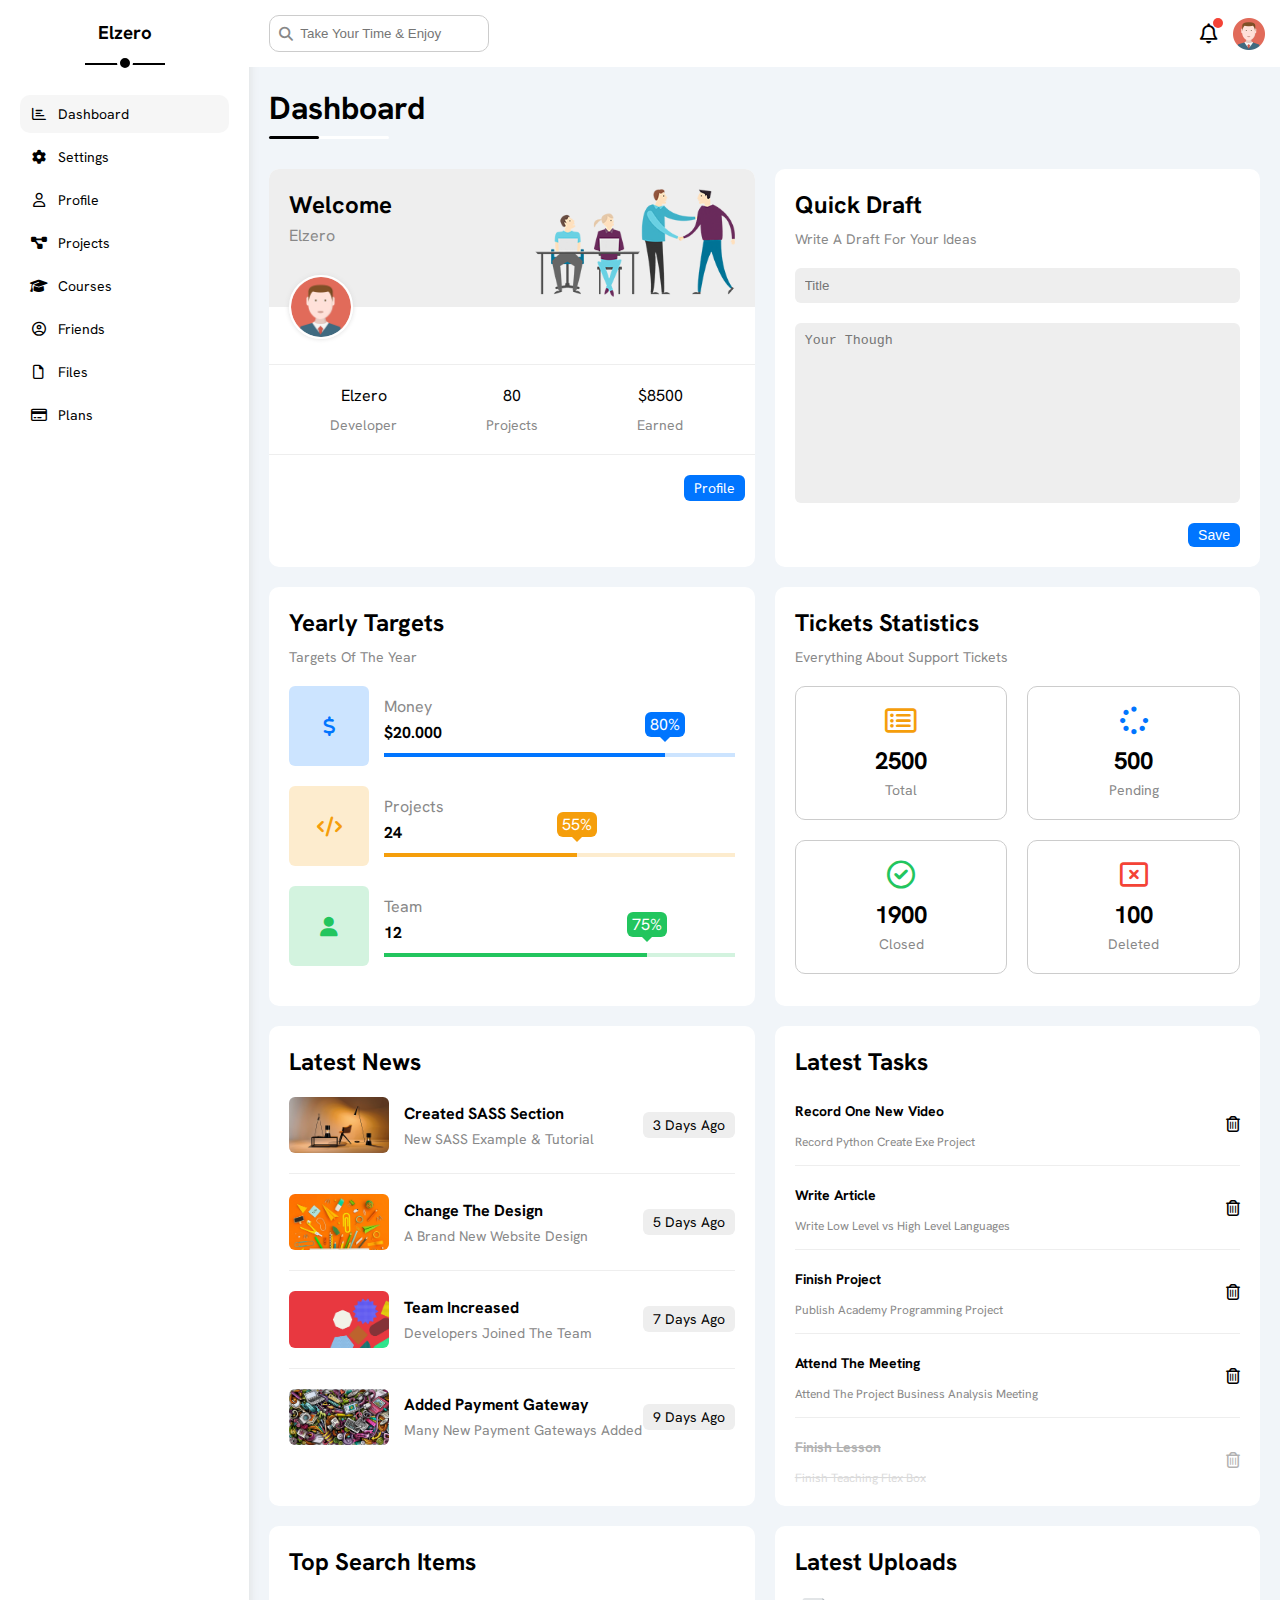
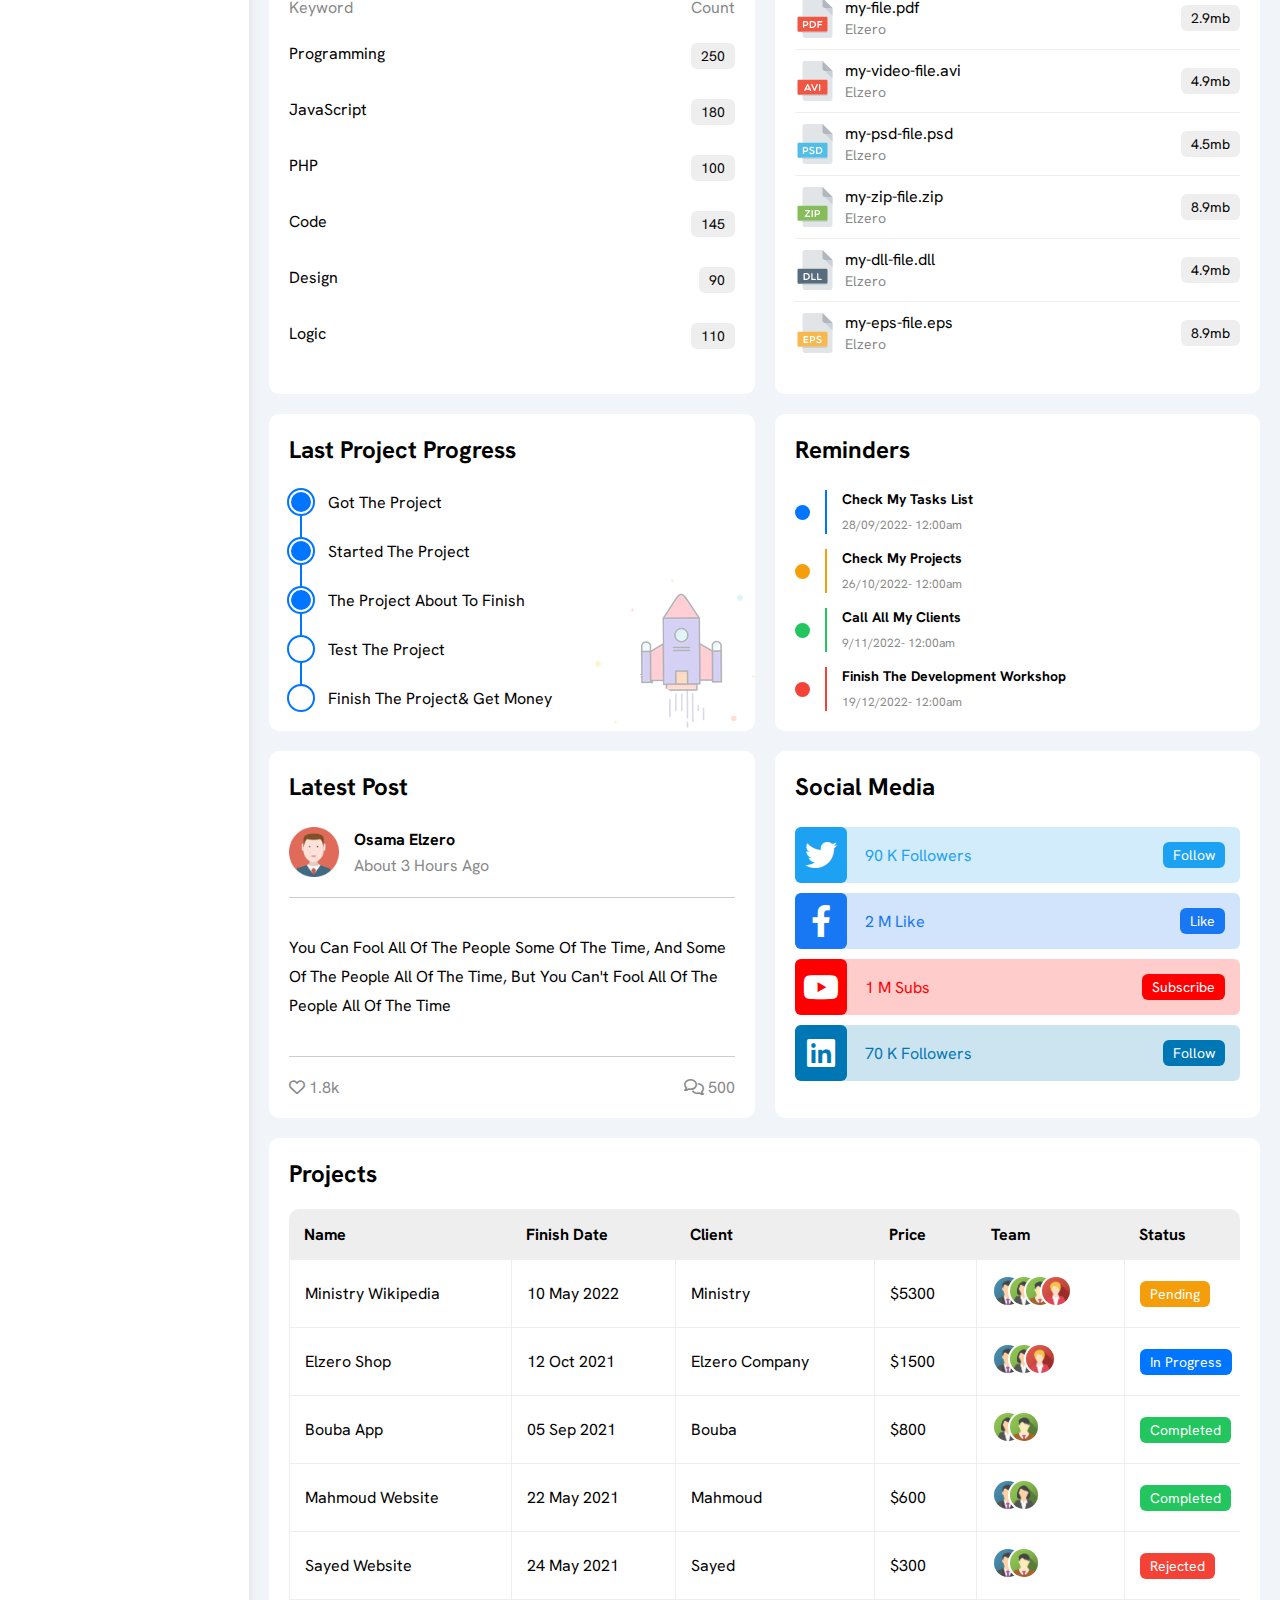
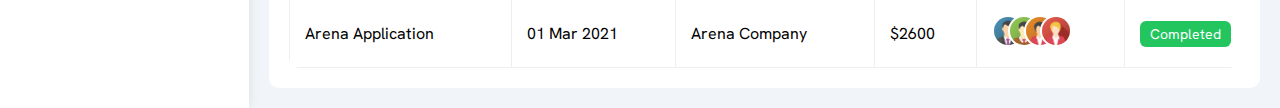
==== index.html @ e687ae18 "Upload Design" ====
<!DOCTYPE html>
<html lang="en">
  <head>
    <meta charset="UTF-8" />
    <meta http-equiv="X-UA-Compatible" content="IE=edge" />
    <meta name="viewport" content="width=device-width, initial-scale=1.0" />
    <link rel="preconnect" href="https://fonts.googleapis.com" />
    <link rel="preconnect" href="https://fonts.gstatic.com" crossorigin />
    <link
      href="https://fonts.googleapis.com/css2?family=Hanken+Grotesk:ital,wght@0,100;0,200;0,300;0,400;0,500;0,600;0,700;0,800;0,900;1,100;1,200;1,300;1,400;1,500;1,600;1,700;1,800;1,900&display=swap"
      rel="stylesheet"
    />
    <style> @import url('https://fonts.googleapis.com/css2?family=Hanken+Grotesk:ital,wght@0,100;0,200;0,300;0,400;0,500;0,600;0,700;0,800;0,900;1,100;1,200;1,300;1,400;1,500;1,600;1,700;1,800;1,900&display=swap'); </style>
    <!-- Font Awesome File  -->
    <link rel="stylesheet" href="./Css/all.min.css">
    <link rel="stylesheet" href="./Css/framework.css" />
    <link rel="stylesheet" href="./Css/master.css" />
    <title>Dashboard</title>
  </head>
  <body>
    <div class="page d-flex">
      <div class="sidebar p-relative bg-white p-20">
        <h3 class="p-relative txt-c mt-0">Elzero</h3>
        <ul>
          <li>
            <a href="index.html" class="active c-black rad-10 d-flex p-10 align-center fs-14">
              <i class="fa-regular fa-chart-bar fa-fw"></i>
              <span class="fs-14 hide-mobile">Dashboard</span>
            </a>
          </li>
          <li>
            <a class="c-black rad-10 d-flex p-10 align-center fs-14" href="settings.html">
              <i class="fa-solid fa-gear fa-fw"></i>
              <span class="fs-14 hide-mobile">Settings</span>
            </a>
          </li>
          <li>
            <a class="c-black rad-10 d-flex p-10 align-center fs-14" href="profile.html">
              <i class="fa-regular fa-user fa-fw"></i>
              <span class="fs-14 hide-mobile">Profile</span>
            </a>
          </li>
          <li>
            <a class="c-black rad-10 d-flex p-10 align-center fs-14" href="projects.html">
              <i class="fa-solid fa-diagram-project fa-fw"></i>
              <span class="fs-14 hide-mobile">Projects</span>
            </a>
          </li>
          <li>
            <a class="c-black rad-10 d-flex p-10 align-center fs-14" href="courses.html">
              <i class="fa-solid fa-graduation-cap fa-fw"></i>
              <span class="fs-14 hide-mobile">Courses</span>
            </a>
          </li>
          <li>
            <a class="c-black rad-10 d-flex p-10 align-center fs-14" href="friends.html">
              <i class="fa-regular fa-circle-user fa-fw"></i>
              <span class="fs-14 hide-mobile">Friends</span>
            </a>
          </li>
          <li>
            <a class="c-black rad-10 d-flex p-10 align-center fs-14" href="files.html">
              <i class="fa-regular fa-file fa-fw"></i>
              <span class="fs-14 hide-mobile">Files</span>
            </a>
          </li>
          <li>
            <a class="c-black rad-10 d-flex p-10 align-center fs-14" href="plans.html">
              <i class="fa-regular fa-credit-card fa-fw"></i>
              <span class="fs-14 hide-mobile">Plans</span>
            </a>
          </li>
        </ul>
      </div>
      <div class="content w-full d-hidden">
        <!-- Start Head  -->
        <div class="head p-relative bg-white p-15 flex-between">
          <div class="search p-relative">
            <input class="p-10 rad-10 d-border" type="search" placeholder="Take Your Time & Enjoy">
          </div>
          <div class="icon d-flex align-center">
            <span class="notification p-relative">
              <i class="fa-regular fa-bell fa-lg"></i>
            </span>
            <img src="./Image/avatar.png" alt="">
          </div>
        </div>
        <!-- End Head  -->
        <h1 class="p-relative">Dashboard</h1>
        <div class="wrapper d-grid gap-20">
          <!-- Start Widget -->
          <!-- Start Welcome  -->
          <div class="welcome bg-white txt-c-mobile rad-10 block-mobile d-hidden p-relative">
            <div class="intro p-20 d-flex space-between bg-eee">
              <div>
                <h2 class="m-0">Welcome</h2>
                <p class="c-grey mt-5">Elzero</p>
              </div>
              <img src="./Image/welcome.png" alt="" class="hide-mobile">
            </div>
            <img src="./Image/avatar.png" alt="" class="avatar ml-20">
            <div class="body block-mobile txt-c d-flex p-20 mt-20 mb-20">
              <div>Elzero <span class="fs-14 d-block c-grey mt-10"> Developer</span></div>
              <div>80 <span class="fs-14 d-block c-grey mt-10"> Projects</span></div>
              <div>$8500 <span class="fs-14 d-block c-grey mt-10"> Earned</span></div>
            </div>
            <a href="" class="visit btn-shaped">Profile</a>
          </div>
          <!-- End Welcome  -->
          <!-- Start Quick Draft  -->
          <div class="quick-draft w-style ">
            <h2 class="mt-0 mb-10">Quick Draft</h2>
            <p class="mt-0 mb-20 fs-14 c-grey">Write A Draft For Your Ideas</p>
            <form action="">
              <input type="text" class="w-full bg-eee d-block rad-6 b-none p-10 mb-20"  placeholder="Title">
              <textarea class="w-full bg-eee d-block rad-6 b-none p-10 mb-20" placeholder="Your Though"></textarea>
              <input type="submit" class="save btn-shaped" value="Save">
            </form>
          </div>
          <!-- Start Quick Draft  -->
          <!-- Start Yearly Target -->
          <div class="yearly-target w-style">
            <h2 class="mt-0 mb-10">Yearly Targets</h2>
            <p class="mt-0 mb-20 fs-14 c-grey">Targets Of The Year</p>
            <div class="target-row flex-center mb-20 blue">
              <div class="icon rad-6 flex-center">
                <i class="fa-solid fa-dollar-sign fa-lg c-blue rad-6"></i>
              </div>
              <div class="details">
                <span class="c-grey">Money</span>
                <span class="fw-bold d-block mt-5 mb-10">$20.000</span>
                <div class="progress p-relative">
                  <span class="bg-blue blue" style="width: 80%;">
                    <span class="bg-blue c-white rad-6">80%</span>
                  </span>
                </div>
              </div>
            </div>
            <div class="target-row flex-center mb-20 orange">
              <div class="icon rad-6 flex-center">
                <i class="fa-solid fa-code fa-lg c-orange rad-6"></i>
              </div>
              <div class="details">
                <span class="c-grey">Projects</span>
                <span class="fw-bold d-block mt-5 mb-10">24</span>
                <div class="progress p-relative">
                  <span class="bg-orange orange" style="width: 55%;">
                    <span class="bg-orange c-white rad-6">55%</span>
                  </span>
                </div>
              </div>
            </div>
            <div class="target-row flex-center mb-20 green">
              <div class="icon rad-6 flex-center">
                <i class="fa-solid fa-user fa-lg c-green rad-6"></i>
              </div>
              <div class="details">
                <span class="c-grey">Team</span>
                <span class="fw-bold d-block mt-5 mb-10">12</span>
                <div class="progress p-relative">
                  <span class="bg-green green" style="width: 75%;">
                    <span class="bg-green c-white rad-6">75%</span>
                  </span>
                </div>
              </div>
            </div>
          </div>
          <!-- End Yearly Target -->
          <!-- Start Tickets  -->
          <div class="tickets w-style">
            <h2 class="mt-0 mb-10">Tickets Statistics</h2>
            <p class="mt-0 mb-20 fs-14 c-grey">Everything About Support Tickets</p>
            <div class="d-flex txt-c gap-20 f-wrap">
              <div class="box p-20 rad-10 fs-14 d-border gap-20 c-grey">
                <i class="fa-regular fa-rectangle-list fa-2x mb-10 c-orange"></i>
                <span class="d-block c-black fs-24 fw-bold mb-5">2500</span>
                Total
              </div>
                <div class="box p-20 rad-10 fs-14 d-border gap-20 c-grey">
                <i class="fa-solid fa-spinner fa-2x mb-10 c-blue"></i>
                <span class="d-block c-black fs-24 fw-bold mb-5">500</span>
                Pending
              </div>
              <div class="box p-20 rad-10 fs-14 d-border gap-20 c-grey">
                <i class="fa-regular fa-circle-check fa-2x mb-10 c-green"></i>
                <span class="d-block c-black fs-24 fw-bold mb-5">1900</span>
                Closed
              </div>
              <div class="box p-20 rad-10 fs-14 d-border gap-20 c-grey">
                <i class="fa-regular fa-rectangle-xmark fa-2x mb-10 c-red"></i>
                <span class="d-block c-black fs-24 fw-bold mb-5">100</span>
                Deleted
              </div>
            </div>
          </div>
          <!-- End Tickets  --> 
          <!-- Start Last News -->
          <div class="latest-news w-style txt-c-mobile">
            <h2 class="mt-0 mb-20">Latest News</h2>
            <div class="news-row d-flex align-center mb-20 pb-20 block-mobile">
              <img src="./Image/news-01.png" alt="" class="rad-6 w-100 mr-15">
              <div class="info">
                <h3>Created SASS Section</h3>
                <p class="m-0 c-grey fs-14">New SASS Example & Tutorial</p>
              </div>
              <span class="btn-shaped bg-eee fs-12">3 Days Ago</span>
            </div>
            <div class="news-row d-flex align-center mb-20 pb-20 block-mobile">
              <img src="./Image/news-02.png" alt="" class="rad-6 w-100 mr-15">
              <div class="info">
                <h3>Change The Design</h3>
                <p class="m-0 c-grey fs-14">A Brand New Website Design</p>
              </div>
              <span class="btn-shaped bg-eee fs-12">5 Days Ago</span>
            </div>
            <div class="news-row d-flex align-center mb-20 pb-20 block-mobile">
              <img src="./Image/news-03.png" alt="" class="rad-6 w-100 mr-15">
              <div class="info">
                <h3>Team Increased</h3>
                <p class="m-0 c-grey fs-14">Developers Joined The Team</p>
              </div>
              <span class="btn-shaped bg-eee fs-12">7 Days Ago</span>
            </div>
            <div class="news-row d-flex align-center block-mobile">
              <img src="./Image/news-04.png" alt="" class="rad-6 w-100 mr-15">
              <div class="info">
                <h3>Added Payment Gateway</h3>
                <p class="m-0 c-grey fs-14">Many New Payment Gateways Added</p>
              </div>
              <span class="btn-shaped fs-12">9 Days Ago</span>
            </div>
          </div>
          <!-- End Last News -->
          <!-- Start Tasks -->
          <div class="tasks w-style">
            <h2 class="mt-0 mb-20">Latest Tasks</h2>
            <div class="tasks-row flex-between">
              <div class="info">
                <h3 class="mt-0 mt-5 fs-14">Record One New Video</h3>
                <p class="m-0 c-grey fs-12">Record Python Create Exe Project</p>
              </div>
              <i class="fa-regular fa-trash-can delete"></i>
            </div>
            <div class="tasks-row flex-between">
              <div class="info">
                <h3 class="mt-0 mt-5 fs-14">Write Article</h3>
                <p class="m-0 c-grey fs-12">Write Low Level vs High Level Languages</p>
              </div>
              <i class="fa-regular fa-trash-can delete"></i>
            </div>
            <div class="tasks-row flex-between">
              <div class="info">
                <h3 class="mt-0 mt-5 fs-14">Finish Project</h3>
                <p class="m-0 c-grey fs-12">Publish Academy Programming Project</p>
              </div>
              <i class="fa-regular fa-trash-can delete"></i>
            </div>
            <div class="tasks-row flex-between">
              <div class="info">
                <h3 class="mt-0 mt-5 fs-14">Attend The Meeting</h3>
                <p class="m-0 c-grey fs-12">Attend The Project Business Analysis Meeting</p>
              </div>
              <i class="fa-regular fa-trash-can delete"></i>
            </div>
            <div class="tasks-row flex-between done">
              <div class="info">
                <h3 class="mt-0 mt-5 fs-14">Finish Lesson</h3>
                <p class="m-0 c-grey fs-12">Finish Teaching Flex Box</p>
              </div>
              <i class="fa-regular fa-trash-can delete"></i>
            </div>
          </div>
          <!-- End Tasks -->
          <!-- Start Top Search  -->
          <div class="top-search w-style">
            <h2 class="mt-0 mb-20">Top Search Items</h2>
            <div class="items-head d-flex space-between c-grey mb-10">
              <span>Keyword</span>
              <span>Count</span>
            </div>
            <div class="items d-flex space-between pt-15 pb-15">
              <span>Programming</span>
              <span class="btn-shaped fs-12">250</span>
            </div>
            <div class="items d-flex space-between pt-15 pb-15">
              <span>JavaScript</span>
              <span class="btn-shaped fs-12">180</span>
            </div>
            <div class="items d-flex space-between pt-15 pb-15">
              <span>PHP</span>
              <span class="btn-shaped fs-12">100</span>
            </div>
            <div class="items d-flex space-between pt-15 pb-15">
              <span>Code</span>
              <span class="btn-shaped fs-12">145</span>
            </div>
            <div class="items d-flex space-between pt-15 pb-15">
              <span>Design</span>
              <span class="btn-shaped fs-12">90</span>
            </div>
            <div class="items d-flex space-between pt-15 pb-15">
              <span>Logic</span>
              <span class="btn-shaped fs-12">110</span>
            </div>
          </div>
          <!-- End Top Search  -->
          <!-- Start Latest Uploads -->
          <div class="latest-uploads w-style">
            <h2 class="mt-0 mb-20">Latest Uploads</h2>
            <ul class="m-0">
              <li class="flex-between pb-10 mb-10">
                <div class="d-flex align-center">
                  <img class="mr-10" src="./Image/pdf.svg" alt="">
                  <div>
                    <span class="d-block">my-file.pdf</span>
                    <span class="fs-14 c-grey">Elzero</span>
                  </div>
                </div>
                <div class="fs-12 btn-shaped">2.9mb</div>
              </li>
              <li class="flex-between pb-10 mb-10">
                <div class="d-flex align-center">
                  <img class="mr-10" src="./Image/avi.svg" alt="">
                  <div>
                    <span class="d-block">my-video-file.avi</span>
                    <span class="fs-14 c-grey">Elzero</span>
                  </div>
                </div>
                <div class="fs-12 btn-shaped">4.9mb</div>
              </li>
              <li class="flex-between pb-10 mb-10">
                <div class="d-flex align-center">
                  <img class="mr-10" src="./Image/psd.svg" alt="">
                  <div>
                    <span class="d-block">my-psd-file.psd</span>
                    <span class="fs-14 c-grey">Elzero</span>
                  </div>
                </div>
                <div class="fs-12 btn-shaped">4.5mb</div>
              </li>
              <li class="flex-between pb-10 mb-10">
                <div class="d-flex align-center">
                  <img class="mr-10" src="./Image/zip.svg" alt="">
                  <div>
                    <span class="d-block">my-zip-file.zip</span>
                    <span class="fs-14 c-grey">Elzero</span>
                  </div>
                </div>
                <div class="fs-12 btn-shaped">8.9mb</div>
              </li>
              <li class="flex-between pb-10 mb-10">
                <div class="d-flex align-center">
                  <img class="mr-10" src="./Image/dll.svg" alt="">
                  <div>
                    <span class="d-block">my-dll-file.dll</span>
                    <span class="fs-14 c-grey">Elzero</span>
                  </div>
                </div>
                <div class="fs-12 btn-shaped">4.9mb</div>
              </li>
              <li class="flex-between pb-10 mb-10">
                <div class="d-flex align-center">
                  <img class="mr-10" src="./Image/eps.svg" alt="">
                  <div>
                    <span class="d-block">my-eps-file.eps</span>
                    <span class="fs-14 c-grey">Elzero</span>
                  </div>
                </div>
                <div class="fs-12 btn-shaped">8.9mb</div>
              </li>
            </ul>
          </div>
          <!-- End Latest Uploads -->
          <!-- Start Last Project Progress  -->
          <div class="last-project-progress w-style p-relative">
            <h2 class="mt-0 mb-2">Last Project Progress</h2>
            <ul class="m-0 p-relative">
              <li class="mt-25 d-flex align-center done">Got The Project</li>
              <li class="mt-25 d-flex align-center done">Started The Project</li>
              <li class="mt-25 d-flex align-center done">The Project About To Finish</li>
              <li class="mt-25 d-flex align-center current">Test The Project</li>
              <li class="mt-25 d-flex align-center">Finish The Project& Get Money</li>
            </ul>
            <img class="hide-mobile launch-icon" src="./Image/project.png" alt="">
          </div>
          <!-- End Last Project Progress  -->
          <!-- Start Reminders -->
          <div class="reminders w-style p-relative">
            <h2 class="mt-0 mb-25">Reminders</h2>
            <ul class="m-0">
              <li class="d-flex align-center mt-15">
                <span class="bg-blue mr-15 d-block rad-half key"></span>
                <div class="pl-15 blue">
                  <p class="fs-14 fw-bold mt-0 mb-5">Check My Tasks List</p>
                  <span class="c-grey fs-12">28/09/2022- 12:00am</span>
                </div>
              </li>
              <li class="d-flex align-center mt-15">
                <span class="bg-orange mr-15 d-block rad-half key"></span>
                <div class="pl-15 orange">
                  <p class="fs-14 fw-bold mt-0 mb-5">Check My Projects</p>
                  <span class="c-grey fs-12">26/10/2022- 12:00am</span>
                </div>
              </li>
              <li class="d-flex align-center mt-15">
                <span class="bg-green mr-15 d-block rad-half key"></span>
                <div class="pl-15 green">
                  <p class="fs-14 fw-bold mt-0 mb-5">Call All My Clients</p>
                  <span class="c-grey fs-12">9/11/2022- 12:00am</span>
                </div>
              </li>
              <li class="d-flex align-center mt-15">
                <span class="bg-red mr-15 d-block rad-half key"></span>
                <div class="pl-15 red">
                  <p class="fs-14 fw-bold mt-0 mb-5">Finish The Development Workshop</p>
                  <span class="c-grey fs-12">19/12/2022- 12:00am</span>
                </div>
              </li>
            </ul>
          </div>
          <!-- End Reminders -->
          <!-- Start Latest Post  -->
          <div class="latest-post w-style">
            <h2 class="mt-0 mb-25">Latest Post</h2>
            <div class="top d-flex align-center">
              <img class="mr-15 avatar" src="./Image/avatar.png" alt="">
              <div class="info">
                <span class="mb-5 d-block fw-bold">Osama Elzero</span>
                <span class="c-grey">About 3 Hours Ago</span>
              </div>
            </div>
            <div class="middle mt-20 mb-20 pt-20 pb-20">
              <p class="txt-c-mobile ">You Can Fool All Of The People Some Of The Time, And Some Of The People All Of The Time, But You Can't Fool All Of The People All Of The Time</p>
            </div>
            <div class="bottom c-grey flex-between">
              <div>
                <i class="fa-regular fa-heart"></i>
                <span>1.8k</span>
              </div>
              <div>
                <i class="fa-regular fa-comments"></i>
                <span>500</span>
              </div>
            </div>
          </div>
          <!-- End Latest Post  -->
          <!-- Start Social Media -->
          <div class="social-media w-style">
            <h2 class="mt-0 mb-25">Social Media</h2>
            <div class="box twitter flex-between p-15 p-relative mb-10 rad-6">
              <i class="fa-brands fa-twitter fa-2x c-white flex-center h-full rad-6"></i>
              <span>90 K Followers</span>
              <a class="btn-shaped" href="#">Follow</a>
            </div>
            <div class="box facebook flex-between p-15 p-relative mb-10 rad-6">
              <i class="fa-brands fa-facebook-f fa-2x c-white flex-center h-full rad-6"></i>
              <span>2 M Like</span>
              <a class="btn-shaped" href="#">Like</a>
            </div>
            <div class="box youtube flex-between p-15 p-relative mb-10 rad-6">
              <i class="fa-brands fa-youtube fa-2x c-white flex-center h-full rad-6"></i>
              <span>1 M Subs</span>
              <a class="btn-shaped" href="#">Subscribe</a>
            </div>
            <div class="box linkedin flex-between p-15 p-relative mb-10 rad-6">
              <i class="fa-brands fa-linkedin fa-2x c-white flex-center h-full rad-6"></i>
              <span>70 K Followers</span>
              <a class="btn-shaped" href="#">Follow</a>
            </div>
          </div>
          <!-- End Social Media -->
          <!-- End Widget -->
        </div>
        <!-- Start Project Table  -->
        <div class="projects w-style m-20">
          <h2 class="mt-0 mb-20">Projects</h2>
          <div class="responsive-table rad-10">
            <table class="fs-16 w-full rad-10">
              <thead>
                <tr>
                  <td>Name</td>
                  <td>Finish Date</td>
                  <td>Client</td>
                  <td>Price</td>
                  <td>Team</td>
                  <td>Status</td>
                </tr>
              </thead>
              <tbody>
                <tr>
                  <td>Ministry Wikipedia</td>
                  <td>10 May 2022</td>
                  <td>Ministry</td>
                  <td>$5300</td>
                  <td>
                    <img src="./Image/team-01.png" alt="">
                    <img src="./Image/team-02.png" alt="">
                    <img src="./Image/team-03.png" alt="">
                    <img src="./Image/team-05.png" alt="">
                  </td>
                  <td>
                    <span class="label bg-orange c-white">Pending</span>
                  </td>
                </tr>
                <tr>
                  <td>Elzero Shop</td>
                  <td>12 Oct 2021</td>
                  <td>Elzero Company</td>
                  <td>$1500</td>
                  <td>
                    <img src="./Image/team-01.png" alt="">
                    <img src="./Image/team-02.png" alt="">
                    <img src="./Image/team-05.png" alt="">
                  </td>
                  <td>
                    <span class="label bg-blue c-white">In Progress</span>
                  </td>
                </tr>
                <tr>
                  <td>Bouba App</td>
                  <td>05 Sep 2021</td>
                  <td>Bouba</td>
                  <td>$800</td>
                  <td>
                    <img src="./Image/team-02.png" alt="">
                    <img src="./Image/team-03.png" alt="">
                  </td>
                  <td>
                    <span class="label bg-green c-white">Completed</span>
                  </td>
                </tr>
                <tr>
                  <td>Mahmoud Website</td>
                  <td>22 May 2021</td>
                  <td>Mahmoud</td>
                  <td>$600</td>
                  <td>
                    <img src="./Image/team-01.png" alt="">
                    <img src="./Image/team-02.png" alt="">
                  </td>
                  <td>
                    <span class="label bg-green c-white">Completed</span>
                  </td>
                </tr>
                <tr>
                  <td>Sayed Website</td>
                  <td>24 May 2021</td>
                  <td>Sayed</td>
                  <td>$300</td>
                  <td>
                    <img src="./Image/team-01.png" alt="">
                    <img src="./Image/team-03.png" alt="">
                  </td>
                  <td>
                    <span class="label bg-red c-white">Rejected</span>
                  </td>
                </tr>
                <tr>
                  <td>Arena Application</td>
                  <td>01 Mar 2021</td>
                  <td>Arena Company</td>
                  <td>$2600</td>
                  <td>
                    <img src="./Image/team-01.png" alt="">
                    <img src="./Image/team-03.png" alt="">
                    <img src="./Image/team-04.png" alt="">
                    <img src="./Image/team-05.png" alt="">
                  </td>
                  <td>
                    <span class="label bg-green c-white">Completed</span>
                  </td>
                </tr>
              </tbody>
            </table>
          </div>
        </div>
        <!-- End Project Table  -->
      </div>
    </div>
  </body>
</html>
---- Css/framework.css ----
:root{
  --blue-color: #0075ff;
  --blue-alt-color: #0d69d5;
  --grey-color: #888;
  --orange-color: #f59e0b;
  --red-color: #f44336;
  --green-color: #22c55e;
}
/* Start Box  */
.d-flex{
  display: flex;
}
.f-wrap{
  flex-wrap: wrap;
}
.align-center{
  align-items: center;
}
.space-between{
  justify-content: space-between;
}
.d-grid{
  display: grid;
}
.gap-20{
  gap: 20px;
}
.d-block{
  display: block;
}
@media (max-width: 768px) {
  .block-mobile{
    display: block;
  }
}
/* End Box  */
/* Start Padding + Margin */
.p-10{
  padding: 10px;
}
.p-15{
  padding: 15px;
}
.p-20{
  padding: 20px;
}
.pt-10{
  padding-top: 10px;
}
.pt-15{
  padding-top: 15px;
}
.pt-20{
  padding-top: 20px;
}
.pb-10{
  padding-bottom: 10px;
}
.pb-15{
  padding-bottom: 15px;
}
.pb-20{
  padding-bottom: 20px;
}
.pl-15{
  padding-left: 15px;
}
.m-0{
  margin: 0;
}
.m-15{
  margin: 15px;
}
.m-20{
  margin: 20px;
}
.mt-0{
  margin-top: 0;
}
.mt-5{
  margin-top: 5px;
}
.mt-10{
  margin-top: 10px;
}
.mt-15{
  margin-top: 15px;
}
.mt-20{
  margin-top: 20px;
}
.mt-25{
  margin-top: 25px;
}
.mr-10{
  margin-right: 10px;
}
.mr-15{
  margin-right: 15px;
}
.ml-20{
  margin-left: 20px;
}
.mb-0{
  margin-bottom: 0;
}
.mb-5{
  margin-bottom: 5px;
}
.mb-10{
  margin-bottom: 10px;
}
.mb-15{
  margin-bottom: 15px;
}
.mb-20{
  margin-bottom: 20px;
}
.mb-25{
  margin-bottom: 25px;
}
/* End Padding + Margin */
/* Start Color  */
.bg-white{
  background-color: white;
}
.bg-eee{
  background-color: #eee;
}
.bg-red{
  background-color: var(--red-color);
}
.bg-blue{
  background-color: var(--blue-color);
}
.bg-orange{
  background-color: var(--orange-color);
}
.bg-green{
  background-color: var(--green-color);
}
.c-white{
  color: white;
}
.c-black{
  color: black;
}
.c-blue{
  color: var(--blue-color);
}
.c-red{
  color: var(--red-color);
}
.c-green{
  color: var(--green-color);
}
.c-orange{
  color: var(--orange-color);
}
.c-grey{
  color: var(--grey-color);
}
/* End Color  */
/* Start Border */
.b-none{
  border: none;
}
.rad-6{
  border-radius: 6px;
}
.rad-10{
  border-radius: 10px;
}
.rad-half{
  border-radius: 50%;
}
.d-border{
  border: 1px solid #ccc;
}
/* End Border */
/* Start Font  */
.fs-12{
  font-size: 12px;
}
.fs-14{
  font-size: 14px;
}
.fs-16{
  font-size: 16px;
}
.fs-24{
  font-size: 24px;
}
.fw-bold{
  font-weight: bold;
}
.txt-c{
  text-align: center;
}
@media (max-width: 768px) {
  .txt-c-mobile{
    text-align: center;
  }
}
/* End Font  */
/* Start Position */
.p-relative{
  position: relative;
}
/* End Position */
/* Start Media  */
@media (max-width: 767px){
  .hide-mobile{
    display: none;
  }
}
/* End Media  */
/* Start Component  */
.flex-center{
  display: flex;
  justify-content: center;
  align-items: center;
}
.flex-between{
  display: flex;
  justify-content: space-between;
  align-items: center;
}
.btn-shaped{
  padding: 4px 10px;
  border-radius: 6px;
  background-color: var(--blue-color);
  color: white;
  font-size: 14px;
  width: fit-content;
  display: block;
  border: none;
  cursor: pointer;
}
.w-style{
  padding: 20px;
  background-color: white;
  border-radius: 10px;
}
/* End Component  */
/* Start Width & Height */
.w-100{
  width: 100px;
}
.w-full{
  width: 100%;
}
.w-fit{
  width: fit-content;
}
.h-full{
  height: 100%;
}
/* End Width & Height  */
/* Start Overflow */
.d-hidden{
  overflow: hidden;
}
/* End Overflow */
---- Css/master.css ----
/* Start Global Rules  */
:root{
  --blue-color: #0075ff;
  --blue-alt-color: #0d69d5;
  --grey-color: #888;
  --orange-color: #f59e0b;
  --red-color: #f44336;
  --green-color: #22c55e;
  --main-transition: 0.3s;
}
::-webkit-scrollbar{
  width: 15px;
}
::-webkit-scrollbar-track{
  background-color: white;
}
::-webkit-scrollbar-thumb{
  background-color: var(--blue-color);
  border-radius: 6px;
}
::-webkit-scrollbar-thumb:hover{
  background-color: var(--blue-alt-color);
}
* {
  box-sizing: border-box;
}
body{
  margin: 0;
  font-family: 'Hanken Grotesk', sans-serif;
}
*:focus{
  outline: none;
}
a{
  text-decoration: none;
}
ul{
  padding: 0;
  list-style: none;
}
.page{
  background-color: #f1f5f9;
  min-height: 100vh;
}
/* End Global Rules  */
/* Start Animation */
@keyframes change-color{
  from{
    background-color: var(--blue-color);
  }
  to{
    background-color: white;
  }
}
@keyframes go-up {
  0%, 100%{
    transform: translateY(0);
  }
  50%{
    transform: translateY(-5px);
  }
}
/* End Animation */
/* Start Sidebar  */
.sidebar{
  width: 300px;
  box-shadow: 0 0 10px #ddd;
}
.sidebar h3{
  margin-bottom: 50px;
}
@media (min-width: 767px) {
  .sidebar h3::before,
  .sidebar h3::after{
    content: "";
    background-color: black;
    left: 50%;
    transform: translateX(-50%);
    position: absolute;
  }
  .sidebar h3::before{
    width: 80px;
    height: 2px;
    bottom: -20px;
  }
  .sidebar h3::after{
    width: 10px;
    height: 10px;
    border-radius: 50%;
    border: 3px solid white;
    bottom: -26px;
  }
}
@media (max-width: 991px) {
  .sidebar{
    width: 150px;
  }
}
@media (max-width: 767px){
  .sidebar{
    width: 62px;
    padding: 10px;
  }
  .sidebar h3{
    font-size: 14px;
    margin-bottom: 15px;
  }
}
.sidebar ul li a{
  transition: 0.3s;
  margin-bottom: 5px;
}
.sidebar ul li a:hover,
.sidebar ul li a.active{
  background-color: #f6f6f6;
}
.sidebar ul li a span{
  margin-left: 10px;
}
/* End Sidebar  */
/* Start Content  */
.content .search::before{
  font-family: "Font Awesome 6 Free";
  font-weight: 900;
  content: "\f002";
  position: absolute;
  color: var(--grey-color);
  left: 15px;
  top: 50%;
  transform: translateY(-50%);
  font-size: 14px;
}
.content .head .search input{
  margin-left: 5px;
  padding-left: 30px;
  width: 220px;
  transition: width var(--main-transition);
}
.content .head .search input:focus{
  width: 250px;
}
.content .head .search input:focus::placeholder{
  opacity: 0;
}
.content .head .icon .notification::before{
  content: "";
  position: absolute;
  width: 10px;
  height: 10px;
  background-color: var(--red-color);
  border-radius: 50%;
  top: -5px;
  right: -5px;
}
.content .head .icon img{
  width: 32px;
  margin-left: 15px;
}
.page h1{
  margin: 20px 20px 40px;
}
.page h1::before,
.page h1::after{
  content: "";
  position: absolute;
  left: 0;
  height: 3px;
  border-radius: 2px;
  bottom: -10px;
}
.page h1::before{
  background-color: white;
  width: 120px;
}
.page h1::after{
  background-color: black;
  width: 50px;
}
/* Start Wrapper */
.page .wrapper{
  grid-template-columns: repeat(auto-fill, minmax(450px, 1fr));
  margin-left: 20px;
  margin-right: 20px;
}
@media (max-width: 768px) {
  .page .wrapper{
    grid-template-columns: minmax(200px, 1fr);
    margin-left: 10px;
    margin-right: 10px;
    gap: 10px;
  }
}
/* End Wrapper */
/* End Content  */
/* Start Widgets */
/* Start Welcome */
.wrapper .welcome .intro img{
  width: 200px;
  margin-bottom: -10px;
}
.wrapper .welcome .avatar{
  width: 64px;
  border: 2px solid white;
  border-radius: 50%;
  box-shadow: 0 0 5px #ddd;
  margin-top: -32px;
}
.wrapper .welcome .body{
  border-top: 1px solid #eee;
  border-bottom: 1px solid #eee;
}
.wrapper .welcome .body >div{
  flex: 1;
}
.wrapper .welcome .visit{
  margin: 10px 10px 10px auto;
  transition:var(--main-transition) ;
}
.wrapper .welcome .visit:hover{
  background-color: var(--blue-alt-color);
}
@media (max-width:768px){
  .wrapper .welcome .intro{
    padding-bottom: 30px;
  }
  .wrapper .welcome .avatar{
    margin-left: 0;
  }
  .wrapper .welcome .body >div:not(:last-child){
    margin-bottom: 20px;
  }
}
/* End Welcome */
/* Start Quick Draft */
.quick-draft textarea{
  resize: none;
  min-height: 180px;
}
.quick-draft .save{
  margin-left: auto;
  transition: var(--main-transition);
}
.quick-draft .save::hover{
  background-color: var(--blue-alt-color);
}
/* End Quick Draft */
/* Start Yearly Targets */
.yearly-target .target-row .icon{
  width: 80px;
  height: 80px;
  margin-right: 15px;
}
.yearly-target .target-row .details{
  flex: 1;
}
.yearly-target .target-row .details .progress{
  height: 4px;
}
.yearly-target .target-row .details .progress >span{
  position: absolute;
  left: 0;
  top: 0;
  height: 100%;
}
.yearly-target .target-row .details .progress >span span{
  position: absolute;
  right: 0;
  transform: translateX(50%);
  bottom: 20px;
  padding: 2px 5px;
}
.yearly-target .target-row .details .progress >span span::after{
  position: absolute;
  content: "";
  border-color: transparent;
  border-style: solid;
  bottom: -10px;
  border-width: 5px;
  left: 50%;
  transform: translateX(-50%);
}
.yearly-target .target-row .details .progress >span.blue span::after{
  border-top-color: var(--blue-color);
}
.yearly-target .target-row .details .progress >span.orange span::after{
  border-top-color: var(--orange-color);
}
.yearly-target .target-row .details .progress >span.green span::after{
  border-top-color: var(--green-color);
}
.blue .progress,
.blue .icon{
  background-color: rgba(0, 119, 255, 0.2);
}
.orange .progress,
.orange .icon{
  background-color: rgba(245, 159, 11, 0.2);
}
.green .progress,
.green .icon{
  background-color: rgba(34, 197, 94, 0.2);
}
/* End Yearly Targets */
/* Start Tickets */
.tickets .box{
  width: calc(50% - 10px);
}
@media (max-width: 767px) {
  .tickets .box{
    width: 100%;
  }
}
/* End Tickets */
/* Start Latest News */
.latest-news .news-row:not(:last-child){
  border-bottom: 1px solid #eee;
}
.latest-news .info{
  flex-grow: 1;
}
.latest-news .info h3{
  margin: 0 0 6px;
  font-size: 16px;
}
.latest-news span{
  background-color: #eee;
  color: black;
}
@media (max-width: 767px){
  .latest-news span{
    width: fit-content;
    margin: 10px auto;
  }
}
/* End Latest News */
/* Start Tasks */
.tasks .tasks-row:not(:last-of-type){
  margin-bottom: 15px;
  padding-bottom: 15px;
  border-bottom: 1px solid #eee;
}
.tasks .tasks-row .info{
  flex-grow: 1;
}
.tasks .done{
  opacity: 0.3;
}
.tasks .done h3,
.tasks .done p{
  text-decoration: line-through;
}
.tasks .tasks-row .delete{
  cursor: pointer;
  transition: var(--main-transition);
}
.tasks .tasks-row .delete:hover{
  color: var(--red-color);
}
/* End Tasks */
/* Start Top Search  */
.top-search .items span:last-of-type{
  background-color: #eee;
  color: black;
}
/* End Top Search  */
/* Start Latest Uploads */
.latest-uploads ul li:not(:last-child){
  border-bottom: 1px solid #eee;
}
.latest-uploads ul li img{
  width: 40px;
}
.latest-uploads ul li> div:last-child{
  background-color: #eee;
  color: black;
}
/* End Latest Uploads */
/* Start Last Project */
.last-project-progress ul::before{
  content: "";
  position: absolute;
  height: 100%;
  width: 2px;
  top: 0;
  left: 11px;
  background-color: var(--blue-color);
}
.last-project-progress ul li::before{
  content: "";
  display: block;
  width: 20px;
  height: 20px;
  border-radius: 50%;
  border: 2px solid white;
  background-color: white;
  outline: 2px solid var(--blue-color);
  margin-right: 15px;
  z-index: 1;
}
.last-project-progress ul li.done::before{
  background-color: var(--blue-color);
}
.last-project-progress ul li.current::before{
  animation: change-color 0.8s infinite alternate;
}
.last-project-progress .launch-icon{
  position: absolute;
  width: 160px;
  right: 0;
  bottom: 0;
  opacity: 0.3;
}
/* End Last Project */
/* Start Reminders */
.reminders ul li .key{
  width: 15px;
  height: 15px;
}
.reminders ul li > .blue{
  border-left: 2px solid var(--blue-color);
}
.reminders ul li > .orange{
  border-left: 2px solid var(--orange-color);
}
.reminders ul li > .green{
  border-left: 2px solid var(--green-color);
}
.reminders ul li > .red{
  border-left: 2px solid var(--red-color);
}
/* End Reminders */
/* Start Latest Post  */
.latest-post .avatar{
  width: 50px;
}
.latest-post .middle{
  border-top: 1px solid #ccc;
  border-bottom: 1px solid #ccc;
  line-height: 1.8;
  min-height: 140px;
}
/* End Latest Post  */
/* Start Social Media  */
.social-media .box{
  padding-left: 70px;
}
.social-media .box i{
  position: absolute;
  top: 0;
  left: 0;
  width: 52px;
  transition: 0.3s;
}
.social-media .box i:hover{
  transform: rotate(5deg);
}
.social-media .twitter{
  color: #1da1f2;
  background-color: rgba(29, 160, 242, 0.2);
}
.social-media .twitter i,
.social-media .twitter a{
  background-color: #1da1f2;
}
.social-media .facebook{
  color: #1877f2;
  background-color: rgba(24, 118, 242, 0.2);
}
.social-media .facebook i,
.social-media .facebook a{
  background-color: #1877f2;
}
.social-media .youtube{
  color: #ff0000;
  background-color: rgba(255, 0, 0, 0.2);
}
.social-media .youtube i,
.social-media .youtube a{
  background-color: #ff0000;
}
.social-media .linkedin{
  color: #0077b5;
  background-color: rgba(0, 118, 181, 0.2);
}
.social-media .linkedin i,
.social-media .linkedin a{
  background-color: #0077b5;
}
/* End Social Media  */
/* End Widgets */
/* Start Project Table  */
.projects .responsive-table{
  overflow-x: auto;
}
.projects table{
  min-width: 1000px;
  border-spacing: 0;
}
.projects thead td{
  background-color: #eee;
  font-weight: bold;
}
.projects table td{
  padding: 15px;
}
.projects table tbody td{
  border-bottom: 1px solid #eee;
  border-left: 1px solid #eee;
  transition: var(--main-transition);
}
.projects table tbody tr td:last-child{
  border-right: 1px solid #eee;
}
.projects table tbody tr:hover td{
  background-color: #faf7f7;
}
.projects table img{
  width: 32px;
  background-color: white;
  border-radius: 50%;
  padding: 2px;
}
.projects table img:not(:first-child){
  margin-left: -20px;
}
.projects .label{
  padding: 4px 10px;
  border-radius: 6px;
  font-size: 14px;
  width: fit-content;
  display: block;
  border: none;
  cursor: pointer;
}
/* End Project Table  */
/* Start Settings  */
.settings-page{
  grid-template-columns: repeat(auto-fill, minmax(500px, 1fr));
}
@media (max-width: 767px){
  .settings-page{
    grid-template-columns: minmax(150px, 1fr);
    margin-left: 10px;
    margin-right: 10px;
    gap: 10px;
  }
}
.settings-page .close-message{
  resize: none;
  min-height: 150px;
  border: 1px solid #eee;
  outline: none;
}
.settings-page .general-info #email{
  display: inline-flex;
  width: calc(100% - 80px);
  background-color: #aaa;
  color: #eee;
}
.settings-page :disabled{
  cursor: no-drop;
}
.security-info .sec-box{
  padding-bottom: 15px;
}
.security-info .sec-box:not(:last-child){
  border-bottom: 1px solid #eee;
}
.security-info span{
  font-size: 18px;
  font-weight: 500;
}
.security-info a{
  padding: 4px 10px;
}
.social-info i{
  background-color: #f6f6f6;
  width: 40px;
  height: 40px;
  border: 1px solid #ddd;
  border-right: none;
  border-radius: 6px 0 0 6px;
  transition: var(--main-transition);
}
.social-info input{
  background-color: #f6f6f6;
  height: 40px;
  border: 1px solid #ddd;
  border-radius: 0 6px 6px 0;
  padding-left: 10px;
}
.social-info > div:focus-within i{
  color: black;
}
.widget-control .control input{
  -webkit-appearance: none;
  appearance: none;
  display: none;
}
.widget-control .control label{
  padding-left: 30px;
  position: relative;
  cursor: pointer;
}
.widget-control .control label::before,
.widget-control .control label::after{
  position: absolute;
  left: 0;
  top: 50%;
  margin-top: -9px;
  border-radius: 5px;
}
.widget-control .control label::before{
  content: "";
  width: 14px;
  height: 14px;
  border: 2px solid var(--grey-color);
}
.widget-control .control label:hover::before{
  border-color: var(--blue-alt-color);
}
.widget-control .control label::after{
  font-family: var(--fa-style-family-classic);
  content: "\f00c";
  font-weight: 900;
  width: 18px;
  height: 18px;
  font-size: 12px;
  display: flex;
  justify-content: center;
  align-items: center;
  background-color: var(--blue-color);
  color: white;
  transform: scale(0) rotate(360deg);
  transition: var(--main-transition);
}
.widget-control .control input:checked + label::after{
  transform: scale(1);
}
.backup-manager input{
  -webkit-appearance: none;
  appearance: none;
  display: none;
}
.backup-manager .backup label{
  padding-left: 30px;
  position: relative;
  cursor: pointer;
}
.backup-manager .backup label::before,
.backup-manager .backup label::after{
  content: "";
  position: absolute;
  border-radius: 50%;
  transition: var(--main-transition);
}
.backup-manager .backup label::before{
  width: 18px;
  height: 18px;
  border: 2px solid var(--grey-color);
  left: 0;
  top: 50%;
  transform: translateY(-50%);
}
.backup-manager .backup label:hover::before{
  border-color: var(--blue-alt-color);
}
.backup-manager .backup label::after{
  width: 12px;
  height: 12px;
  background-color: var(--blue-color);
  transform: scale(0);
  left: 5px;
  top: 5px;
}
.backup-manager .backup input:checked + label::after{
  transform: scale(1);
}
.backup-manager .servers{
  border-top: 1px solid #eee;
  padding-top: 20px;
}
@media (max-width:767px){
  .backup-manager .servers{
    flex-wrap: wrap;
  }
}
.backup-manager .server{
  border: 2px solid #eee;
  position: relative;
  margin-right: 10px;
}
.backup-manager .server label{
  cursor: pointer;
}
.backup-manager .servers input:checked + .server{
  border-color: var(--blue-color);
  color: var(--blue-color);
}
.toggle-checkbox{
  -webkit-appearance: none;
  appearance: none;
  display: none;
}
.toggle-switch{
  position: relative;
  border-radius: 17px;
  background-color: #ccc;
  width: 78px;
  height: 32px;
  cursor: pointer;
  transition: var(--main-transition);
}
.toggle-switch::before{
  font-family: var(--fa-style-family-classic);
  content: "\f00d";
  font-weight: 900;
  width: 24px;
  height: 24px;
  position: absolute;
  top: 4px;
  left: 4px;
  display: flex;
  justify-content: center;
  align-items: center;
  background-color: white;
  color: #aaa;
  border-radius: 50%;
  transition: var(--main-transition);
}
.toggle-checkbox:checked + .toggle-switch{
  background-color: var(--blue-color);
}
.toggle-checkbox:checked + .toggle-switch::before{
  content: "\f00c";
  left: 50px;
  color: var(--blue-color);
}
/* End Settings  */
/* Start Profile */
@media (max-width:767px) {
  .profile-page .overview{
    flex-direction: column;
  }
}
.profile-page .avatar-box{
  width: 300px;
}
@media (min-width:767px) {
  .profile-page .avatar-box{
    border-right: 1px solid #ccc;
  }
}
.profile-page .avatar-box > img{
  width: 120px;
}
.profile-page .avatar-box .level{
  height: 6px;
  width: 70%;
  margin: auto;
  overflow: hidden;
}
.profile-page .avatar-box .level span{
  height: 100%;
  position: absolute;
  left: 0;
  top: 0;
  background-color: var(--blue-color);
}
.profile-page .info-box .box{
  flex-wrap: wrap;
  border-bottom: 1px solid #eee;
  transition: var(--main-transition);
}
.profile-page .info-box .box:hover{
  background-color:#f9f9f9 ;
}
.profile-page .info-box .box > div{
  min-width: 250px;
}
.profile-page .info-box .box h4{
  font-weight: normal;
}
.profile-page .toggle-switch{
  border-radius: 16px;
  width: 78px;
  height: 20px;
}
.profile-page .toggle-switch::before{
  width: 12px;
  height: 12px;
  font-size: 8px;
  top: 4px;
  left: 4px;
}
.profile-page .toggle-checkbox:checked + .toggle-switch::before{
  left: 62px;
}
@media (max-width:767px) {
  .profile-page .info-box .box .toggle-switch{
    margin: auto;
  }
}
/* Start Other Data  */
@media (max-width:767px) {
  .profile-page .other-data{
    flex-direction: column;
  }
}
.other-data .skills-card{
  flex-grow: 1;
}
.other-data .skills-card ul li{
  padding: 15px 0 ;
}
.other-data .skills-card ul li:not(:last-of-type){
  border-bottom: 1px solid #eee;
}
.other-data .skills-card ul li span{
  padding: 4px 10px ;
  background-color: #eee;
  border-radius: 6px;
  display: inline-flex;
  font-size: 14px;
}
.other-data .skills-card ul li span:not(:last-of-type){
  margin-right: 5px;
}
.other-data .activities {
  flex-grow: 3;
}
.other-data .activities .activity:not(:last-of-type){
  padding-bottom: 20px;
  margin-bottom: 20px;
  border-bottom: 1px solid #eee;
}
.other-data .activity img{
  width: 64px;
  margin-right: 10px;
}
@media (min-width:768px) {
  .other-data .activity .date{
    text-align: right;
    margin-left: auto;
  } 
}
@media (max-width:767px) {
  .other-data .activity{
    flex-direction: column;
  }
  .other-data .activity img{
    margin-right: 0;
    margin-bottom: 15px;
  }
  .other-data .activity .info span:last-of-type{
    margin: 10px 20px;
  }
  .other-data .activity .date{
    margin-top: 15px;
  }
}
/* End Other Data  */
/* End Profile */
/* Start Projects Page  */
.projects-page{
  grid-template-columns: repeat(auto-fill, minmax(450px, 1fr));
  margin-left: 20px;
  margin-right: 20px;
}
@media (max-width: 768px) {
  .projects-page{
    grid-template-columns: minmax(200px, 1fr);
    margin-left: 10px;
    margin-right: 10px;
    gap: 10px;
  }
}
.projects-page .date{
  position: absolute;
  top: 15px;
  right: 15px;
}
.projects-page .project h4{
  font-weight: normal;
}
.projects-page .project .team{
  min-height: 80px;
}
.projects-page .project .team a{
  position: absolute;
  top: 25%;
  left: 0;
}
.projects-page .project .team a:nth-child(2){
  left: 25px;
}
.projects-page .project .team a:nth-child(3){
  left: 50px;
}
.projects-page .project .team a:nth-child(4){
  left: 75px;
}
.projects-page .project .team a:nth-child(5){
  left: 100px;
}
.projects-page .project .team a:hover{
  z-index: 1000;
}
.projects-page .project .team a img{
  width: 40px;
  border-radius: 50%;
  border: 2px solid white;
}
.projects-page .project .technology{
  border-top: 1px solid #eee;
  padding-top: 15px;
  justify-content: flex-end;
}
.projects-page .project .technology span{
  padding: 4px 10px;
  margin-left: 10px;
  width: fit-content;
}
@media (max-width: 767px){
  .projects-page .project .technology{
    flex-direction: column;
  }
  .projects-page .project .technology span{
    margin-left: 0;
  }
  .projects-page .project .technology span:not(:last-child){
    margin-bottom: 15px;
  }
}
.projects-page .project .info{
  padding-top: 15px;
  border-top: 1px solid #eee;
}
.projects-page .project .info .prog{
  width: 60%;
  height: 8px;
}
.projects-page .project .info .prog span{
  height: 100%;
  position: absolute;
  top: 0;
  left: 0;
}
@media (max-width:767px){
  .projects-page .project .info {
    flex-direction: column;
  } 
  .projects-page .project .info .prog{
    margin-bottom: 15px;
    width: 100%;
  }
}
/* End Projects Page  */
/* Start Courses Page  */
.courses-page{
  grid-template-columns: repeat(auto-fill, minmax(300px, 1fr));
  margin-left: 20px;
  margin-right: 20px;
}
@media (max-width: 768px) {
  .courses-page{
    grid-template-columns: minmax(200px, 1fr);
    margin-left: 10px;
    margin-right: 10px;
    gap: 10px;
  }
}
.courses-page .course {
  overflow: hidden;
  padding: 0;
}
.courses-page .course .cover{
  max-width: 100%;
}
.courses-page .course .instructor{
  position: absolute;
  top: 20px;
  left: 20px;
  width: 64px;
  border: 3px solid white;
  border-radius: 50%;
}
.courses-page .course p{
  line-height: 1.8;
}
.courses-page .course .info{
  border-top: 1px solid #eee;
}
.courses-page .course .info .title{
  position: absolute;
  top: -13px;
  left: 50%;
  transform: translateX(-50%);
}
/* End Courses Page  */
/* Start Friends Page  */
.friends-page{
  grid-template-columns: repeat(auto-fill, minmax(300px, 1fr));
  margin-left: 20px;
  margin-right: 20px;
}
@media (max-width: 768px) {
  .friends-page{
    grid-template-columns: minmax(200px, 1fr);
    margin-left: 10px;
    margin-right: 10px;
    gap: 10px;
  }
}
.friends-page .friend .contact {
  position: absolute;
  top: 10px;
  left: 10px;
}
.friends-page .friend .contact i{
  padding: 10px;
  margin-right: 5px;
  transition: var(--main-transition);
  color: #666;
  cursor: pointer;
}
.friends-page .friend .contact i:hover{
  background-color: var(--blue-color);
  color: white;
}
.friends-page .friend .icons{
  border-top: 1px solid #eee;
  border-bottom: 1px solid #eee;
  padding-top: 15px;
  padding-bottom: 15px;
}
.friends-page .friend .icons .vip{
  position: absolute;
  font-size: 60px;
  right: 0;
  top: 50%;
  transform: translateY(-50%) rotate(-8deg);
  opacity: 0.2;
}
.friends-page .friend .info a:last-child{
  background-color: var(--red-color);
}
/* End Friends Page  */
/* Start Files Page  */
.files-page {
  align-items: flex-start;
}
@media (max-width:767px) {
  .files-page{
    flex-direction: column-reverse;
    align-items: normal;
  }
}
.files-page .files-content {
  flex: 1;
  grid-template-columns: repeat(auto-fill, minmax(200px, 1fr));
}
.files-page .files-content .file i{
  position: absolute;
  top: 10px;
  left: 10px;
}
.files-page .files-content .file img{
  width: 64px;
  height: 64px;
  transition: var(--main-transition);
}
.files-page .files-content .file:hover img{
  transform: rotate(5deg);
}
.files-page .files-content .file .info{
  border-top: 1px solid #eee;
}
.files-page .stats{
  min-width: 260px;
}
.files-page .stats .icon{
  width: 40px;
  height: 40px;
  margin-right: 10px;
}
.files-page .stats .blue{
  background-color: rgba(0, 119, 255, 0.2);
}
.files-page .stats .orange{
  background-color: rgba(245, 159, 11, 0.2);
}
.files-page .stats .green{
  background-color: rgba(34, 197, 94, 0.2);
}
.files-page .stats .red{
  background-color: rgba(244, 67, 54, 0.2);
}
.files-page .stats .size{
  margin-left: auto;
}
.files-page .stats .upload{
  margin: 15px auto 0;
  padding: 10px 15px;
  transition: var(--main-transition);
}
.files-page .stats .upload:hover{
  background-color: var(--blue-alt-color);
}
.files-page .stats .upload:hover i{
  animation: go-up 0.8s infinite;
}
/* End Files Page  */
/* Start Plans Page  */
.plans-page{
  grid-template-columns: repeat(auto-fill, minmax(450px, 1fr));
  margin-left: 20px;
  margin-right: 20px;
}
@media (max-width: 768px) {
  .plans-page{
    grid-template-columns: minmax(300px, 1fr);
    margin-left: 10px;
    margin-right: 10px;
    gap: 10px;
  }
}
.plans-page .plan .top{
  border: 3px solid white;
  outline: 3px solid transparent;
}
.plans-page .plan.green .top{
  outline-color: var(--green-color);
}
.plans-page .plan.blue .top{
  outline-color: var(--blue-color);
}
.plans-page .plan.orange .top{
  outline-color: var(--orange-color);
}
.plans-page .plan .price {
  font-size: 40px;
  position: relative;
  width: fit-content;
  margin: auto;
}
.plans-page .plan .price span{
  position: absolute;
  top: 0;
  left: -15px;
  font-size: 20px;
}
.plans-page .plan ul li{
  padding: 15px 0;
  border-bottom: 1px solid #eee;
  font-size: 16px;
}
.plans-page .plan ul li i.yes{
  color: var(--green-color);
}
.plans-page .plan ul li i:not(.yes, .help){
  color: var(--red-color);
}
.plans-page .plan ul li:first-child{
  font-size: 18px;
}
.plans-page .plan ul li i.help{
  color: var(--grey-color);
  cursor: pointer;
}
.plans-page .plan a{
  font-size: 18px;
}
.plans-page .plan.green a{
  background-color: var(--green-color);
}
/* End Plans Page  */
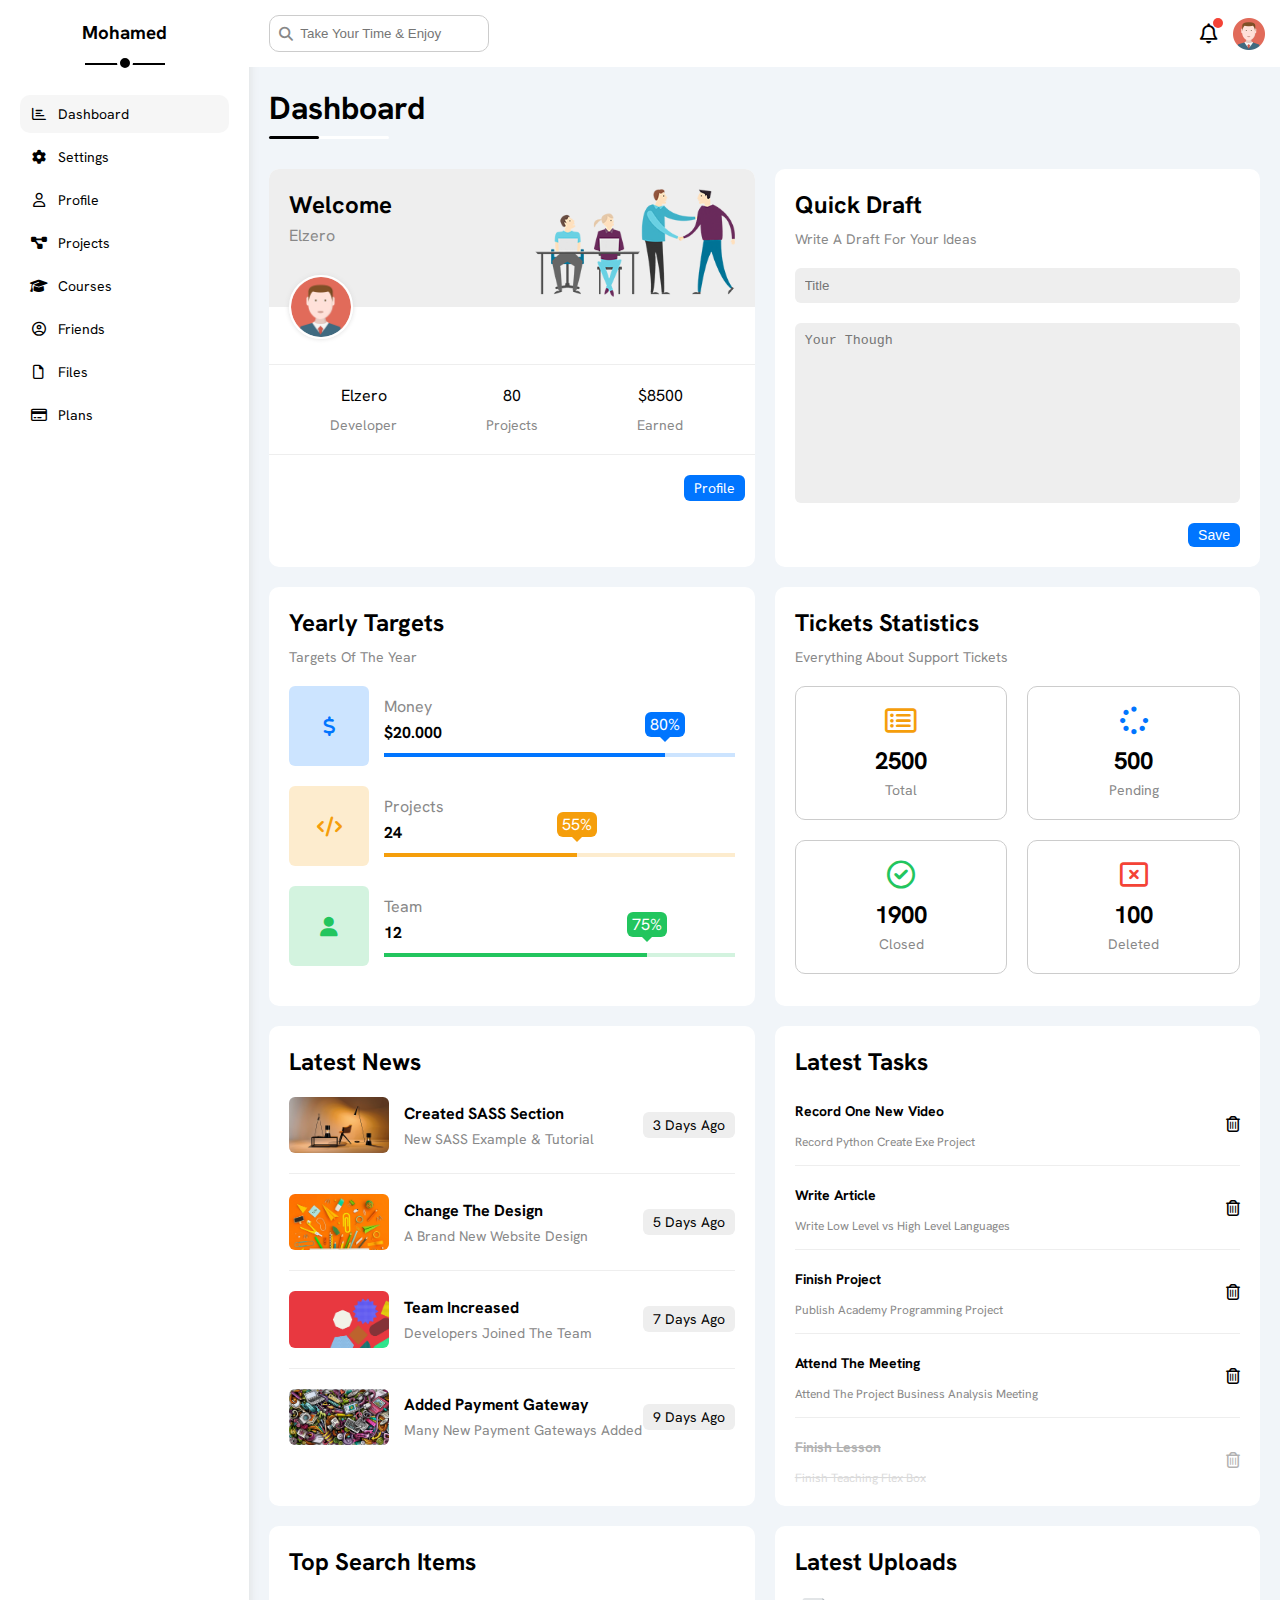
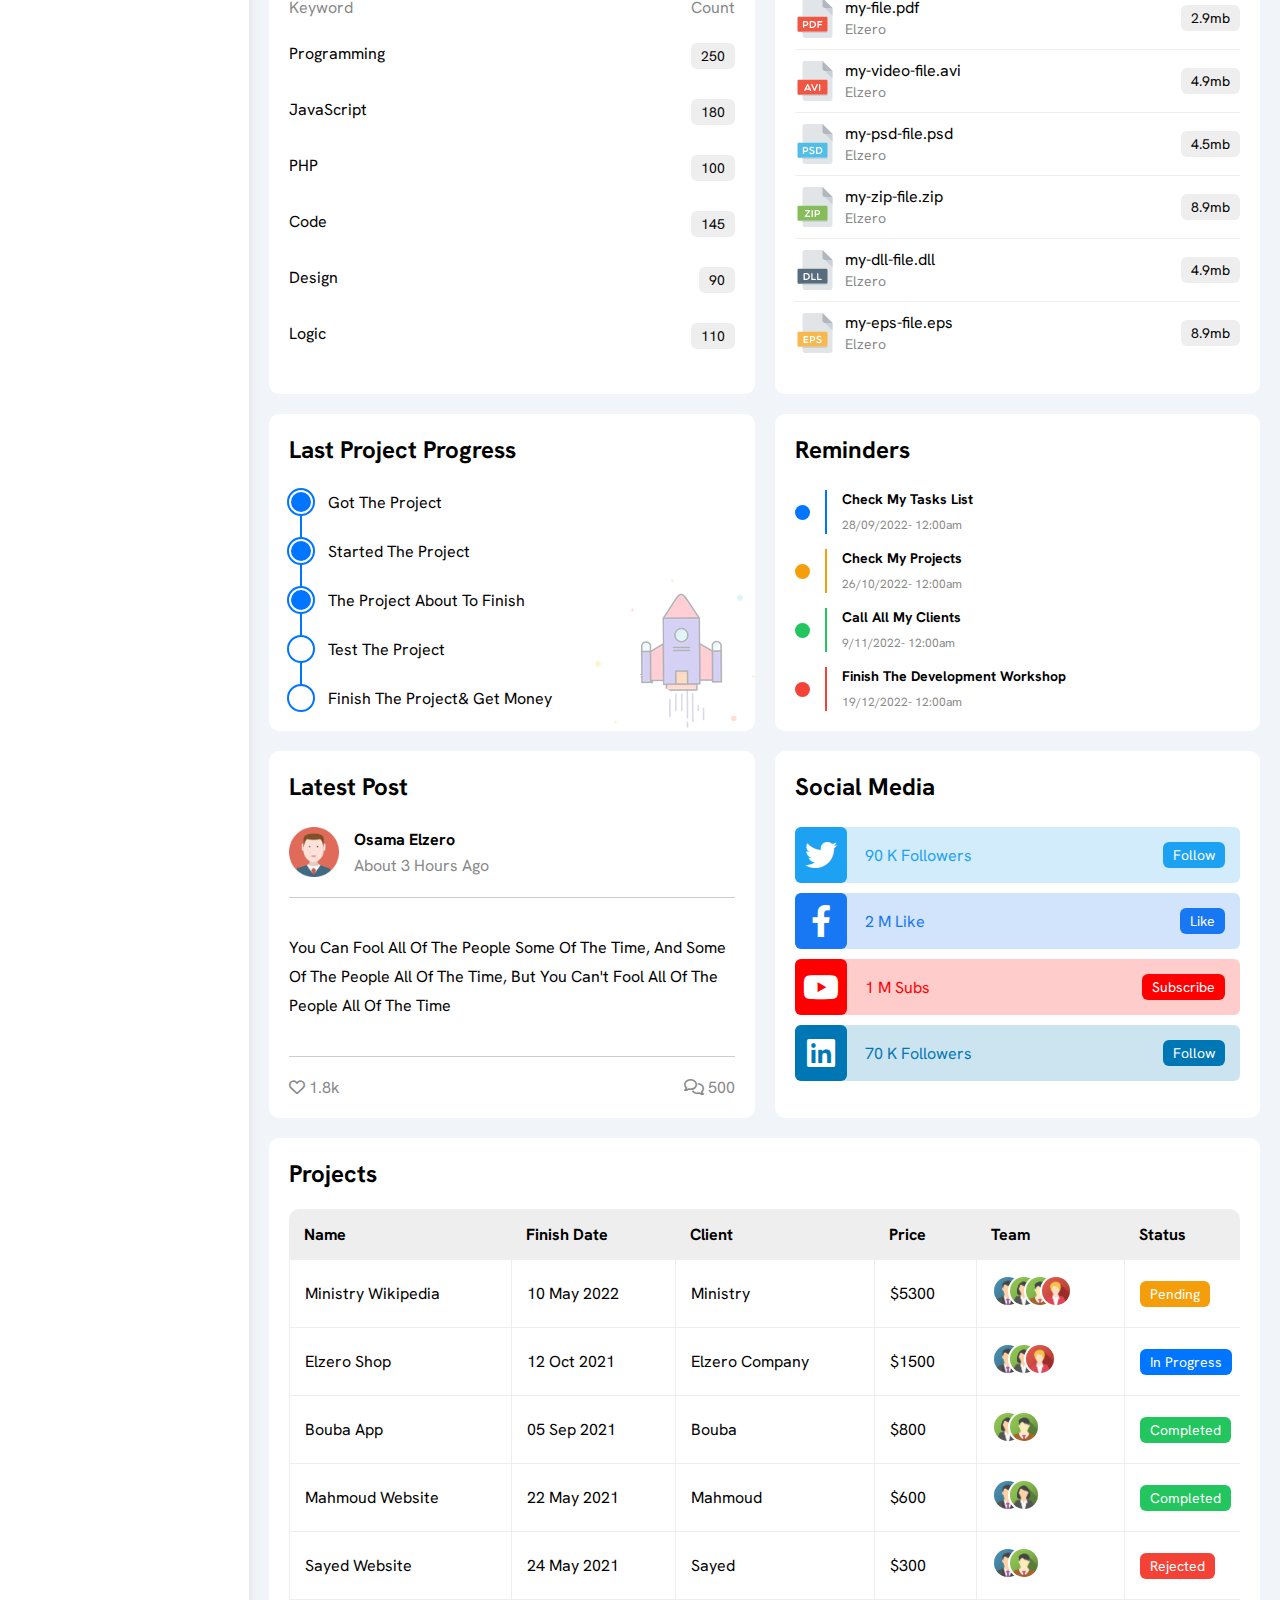
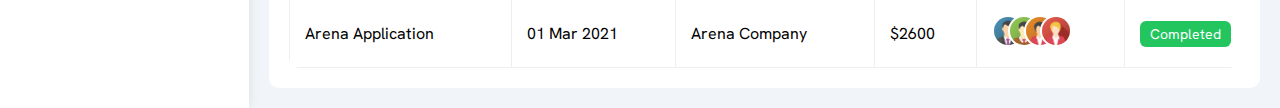
==== commit f94a7aba: "Update index.html" ====
--- a/index.html
+++ b/index.html
@@ -20,7 +20,7 @@
   <body>
     <div class="page d-flex">
       <div class="sidebar p-relative bg-white p-20">
-        <h3 class="p-relative txt-c mt-0">Elzero</h3>
+        <h3 class="p-relative txt-c mt-0">Mohamed</h3>
         <ul>
           <li>
             <a href="index.html" class="active c-black rad-10 d-flex p-10 align-center fs-14">
@@ -578,4 +578,4 @@
       </div>
     </div>
   </body>
-</html>+</html>
